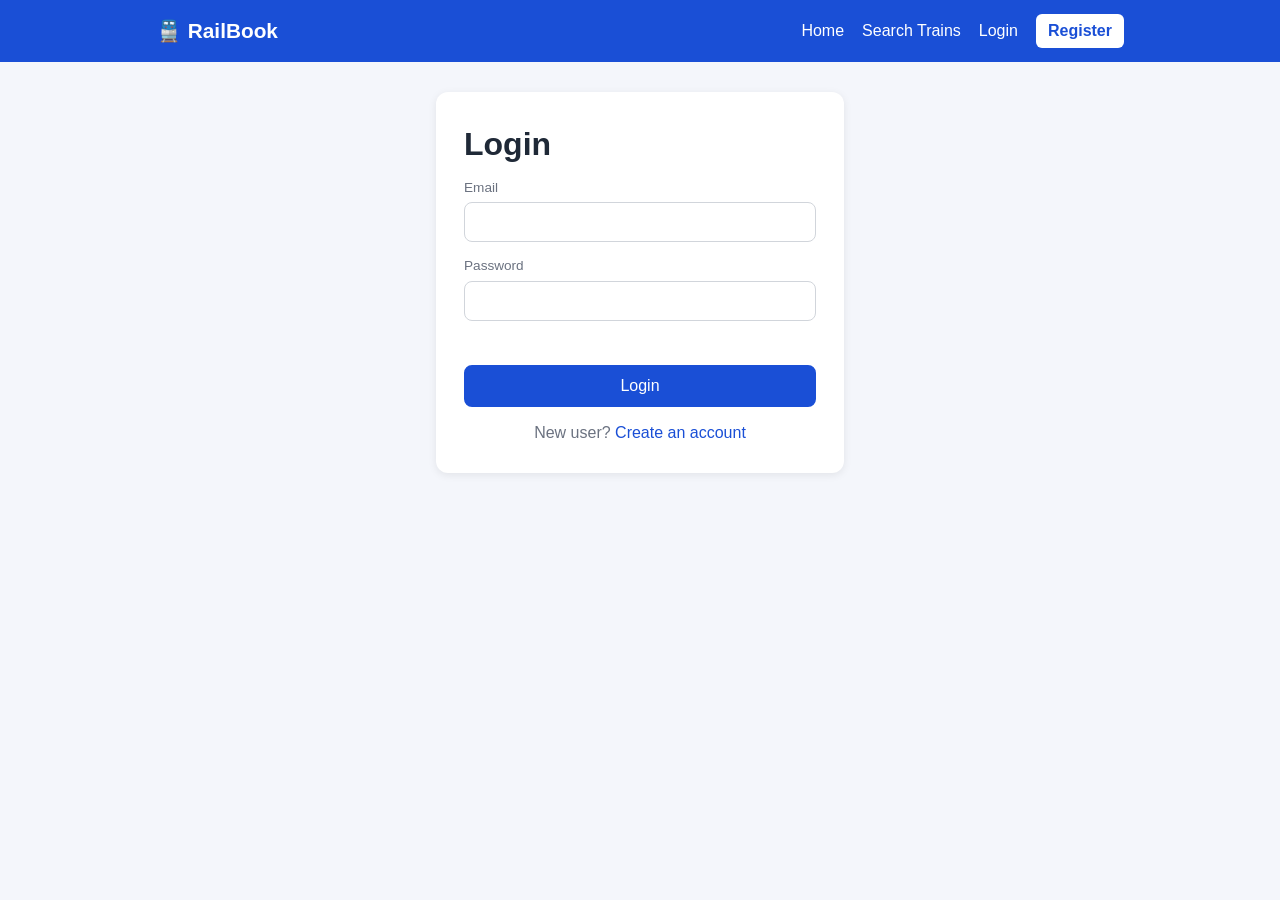
==== railway reservation/railway-reservation/frontend/ticket.html @ a77778ea "Add files via upload" ====
<!DOCTYPE html>
<html lang="en">
<head>
  <meta charset="UTF-8">
  <meta name="viewport" content="width=device-width, initial-scale=1.0">
  <title>E-Ticket - RailBook</title>
  <link rel="stylesheet" href="css/style.css">
</head>
<body>
  <nav id="navbar"></nav>

  <main class="container">
    <div id="ticket"></div>
    <div class="actions">
      <button class="btn" onclick="window.print()">Print ticket</button>
      <a class="btn btn-outline" href="mybookings.html">My Bookings</a>
    </div>
  </main>

  <script src="js/common.js"></script>
  <script>
    if (requireLogin()) {
      const pnr = new URLSearchParams(location.search).get("pnr");
      const b = getBookings().find(x => x.pnr === pnr && x.userEmail === getCurrentUser().email);
      const box = document.getElementById("ticket");

      if (!b) {
        box.innerHTML = '<p class="notice error">Ticket not found.</p>';
      } else {
        box.innerHTML = `
          <div class="card ticket">
            <div class="ticket-top">
              <h2>🚆 E-Ticket</h2>
              <span class="badge ${b.status === "ACTIVE" ? "ok" : "danger"}">${b.status}</span>
            </div>
            <p class="pnr">PNR: <strong>${b.pnr}</strong></p>
            <h3>${b.trainName} <small>#${b.trainNo}</small></h3>
            <div class="route">
              <div><strong>${b.dep}</strong><br>${b.from}</div>
              <div class="dur">${fmtDate(b.date)} &nbsp;|&nbsp; ${CLASSES[b.cls].name}</div>
              <div><strong>${b.arr}</strong><br>${b.to}</div>
            </div>
            <table>
              <tr><th>#</th><th>Name</th><th>Age</th><th>Gender</th><th>Status</th><th>Seat</th></tr>
              ${b.passengers.map((p, i) => `
                <tr>
                  <td>${i + 1}</td><td>${esc(p.name)}</td><td>${p.age}</td><td>${p.gender}</td>
                  <td>${b.status === "CANCELLED" ? "CANCELLED" : p.status}</td>
                  <td><strong>${seatText(b, p)}</strong></td>
                </tr>`).join("")}
            </table>
            <p>Total fare: <strong>${money(b.totalFare)}</strong></p>
            <p><small>Booked on ${new Date(b.bookedOn).toLocaleString("en-IN")}. This is a simulation and not a valid travel document.</small></p>
          </div>`;
      }
    }
  </script>
</body>
</html>
---- railway reservation/railway-reservation/frontend/css/style.css ----
:root {
  --primary: #1a4fd6; --primary-dark: #123a9e; --bg: #f4f6fb; --text: #1f2937;
  --muted: #6b7280; --border: #d1d5db; --danger: #dc2626;
}
* { box-sizing: border-box; margin: 0; padding: 0; }
body { font-family: "Segoe UI", Arial, sans-serif; background: var(--bg); color: var(--text); line-height: 1.5; }
a { color: var(--primary); text-decoration: none; }
h1, h2, h3 { margin-bottom: 10px; }
small, .muted { color: var(--muted); }
hr { margin: 16px 0; border: none; border-top: 1px solid var(--border); }
.container { max-width: 900px; margin: 30px auto; padding: 0 16px; }
.narrow { max-width: 440px; }
.center { text-align: center; margin-top: 14px; }

/* Navbar */
#navbar { background: var(--primary); }
.nav-inner { max-width: 1000px; margin: auto; padding: 14px 16px; display: flex; justify-content: space-between; align-items: center; flex-wrap: wrap; gap: 10px; }
.brand { color: #fff; font-size: 1.3rem; font-weight: 700; }
.nav-links { display: flex; align-items: center; gap: 18px; flex-wrap: wrap; }
.nav-links a, .nav-user { color: #fff; }
.nav-links a:hover { text-decoration: underline; }
.nav-links .btn-small { background: #fff; color: var(--primary); padding: 5px 12px; border-radius: 6px; font-weight: 600; }

/* Hero (home page) */
.hero { background: linear-gradient(135deg, #1a4fd6, #0ea5e9); color: #fff; text-align: center; padding: 60px 16px; }
.hero h1 { font-size: 2.2rem; }
.hero p { margin-bottom: 26px; opacity: .9; }
.hero .search-card { max-width: 900px; margin: auto; text-align: left; }

/* Cards & forms */
.card { background: #fff; border-radius: 12px; padding: 20px; margin-bottom: 16px; box-shadow: 0 2px 8px rgba(0,0,0,.08); color: var(--text); }
.form-card { padding: 28px; }
.search-card { display: grid; grid-template-columns: repeat(auto-fit, minmax(170px, 1fr)); gap: 14px; align-items: end; }
.field { margin-bottom: 14px; }
.search-card .field { margin-bottom: 0; }
label { display: block; font-size: .85rem; color: var(--muted); margin-bottom: 4px; }
input, select { width: 100%; padding: 10px; border: 1px solid var(--border); border-radius: 8px; font-size: 1rem; }
input:focus, select:focus { outline: 2px solid var(--primary); border-color: transparent; }
.error-text { color: var(--danger); min-height: 22px; margin-bottom: 8px; }

/* Buttons */
.btn { display: inline-block; background: var(--primary); color: #fff; border: 2px solid var(--primary); padding: 10px 20px; border-radius: 8px; font-size: 1rem; cursor: pointer; text-align: center; }
.btn:hover { background: var(--primary-dark); }
.btn-outline { background: transparent; color: var(--primary); }
.btn-outline:hover { background: #e8eefc; }
.btn-danger { background: var(--danger); border-color: var(--danger); }
.btn-danger:hover { background: #b91c1c; }
.btn.full { width: 100%; }
.link-btn { background: none; border: none; color: var(--danger); cursor: pointer; }
.actions { display: flex; gap: 10px; margin-top: 12px; flex-wrap: wrap; }

/* Badges & notices */
.badge { display: inline-block; padding: 2px 10px; border-radius: 999px; font-size: .8rem; font-weight: 600; }
.badge.ok { background: #dcfce7; color: #166534; }
.badge.warn { background: #fef3c7; color: #92400e; }
.badge.danger { background: #fee2e2; color: #991b1b; }
.notice { background: #e0e7ff; padding: 12px 16px; border-radius: 8px; margin-bottom: 14px; }
.notice.error { background: #fee2e2; }
.notice.ok { background: #dcfce7; }

/* Search results */
.route { display: flex; justify-content: space-between; align-items: center; margin: 12px 0; }
.route > div:last-child { text-align: right; }
.dur { color: var(--muted); }
.classes { display: grid; grid-template-columns: repeat(auto-fit, minmax(150px, 1fr)); gap: 12px; }
.class-box { display: flex; flex-direction: column; gap: 4px; border: 1px solid var(--border); border-radius: 10px; padding: 12px; color: var(--text); }
.class-box:hover { border-color: var(--primary); background: #f0f5ff; }
.fare { font-size: 1.2rem; font-weight: 700; color: var(--primary); }

/* Booking page */
.passenger-row { border: 1px dashed var(--border); border-radius: 10px; padding: 14px; margin-bottom: 14px; }
.grid { display: grid; grid-template-columns: 2fr 1fr 1fr; gap: 12px; }
.total { font-size: 1.2rem; margin-bottom: 8px; }

/* My bookings & ticket */
.booking-head { display: flex; justify-content: space-between; margin-bottom: 8px; }
.pax { margin: 8px 0 8px 20px; }
.ticket { border-left: 6px solid var(--primary); }
.ticket-top { display: flex; justify-content: space-between; align-items: center; }
.pnr { font-size: 1.2rem; margin-bottom: 6px; }
table { width: 100%; border-collapse: collapse; margin: 12px 0; }
th, td { text-align: left; padding: 8px; border-bottom: 1px solid #e5e7eb; }
th { background: #f3f4f6; }

/* Home page extras */
.features { display: grid; grid-template-columns: repeat(auto-fit, minmax(220px, 1fr)); gap: 16px; }
footer { text-align: center; color: var(--muted); padding: 24px; }

@media (max-width: 600px) { .grid { grid-template-columns: 1fr; } }
@media print { #navbar, .actions, footer { display: none; } body { background: #fff; } }
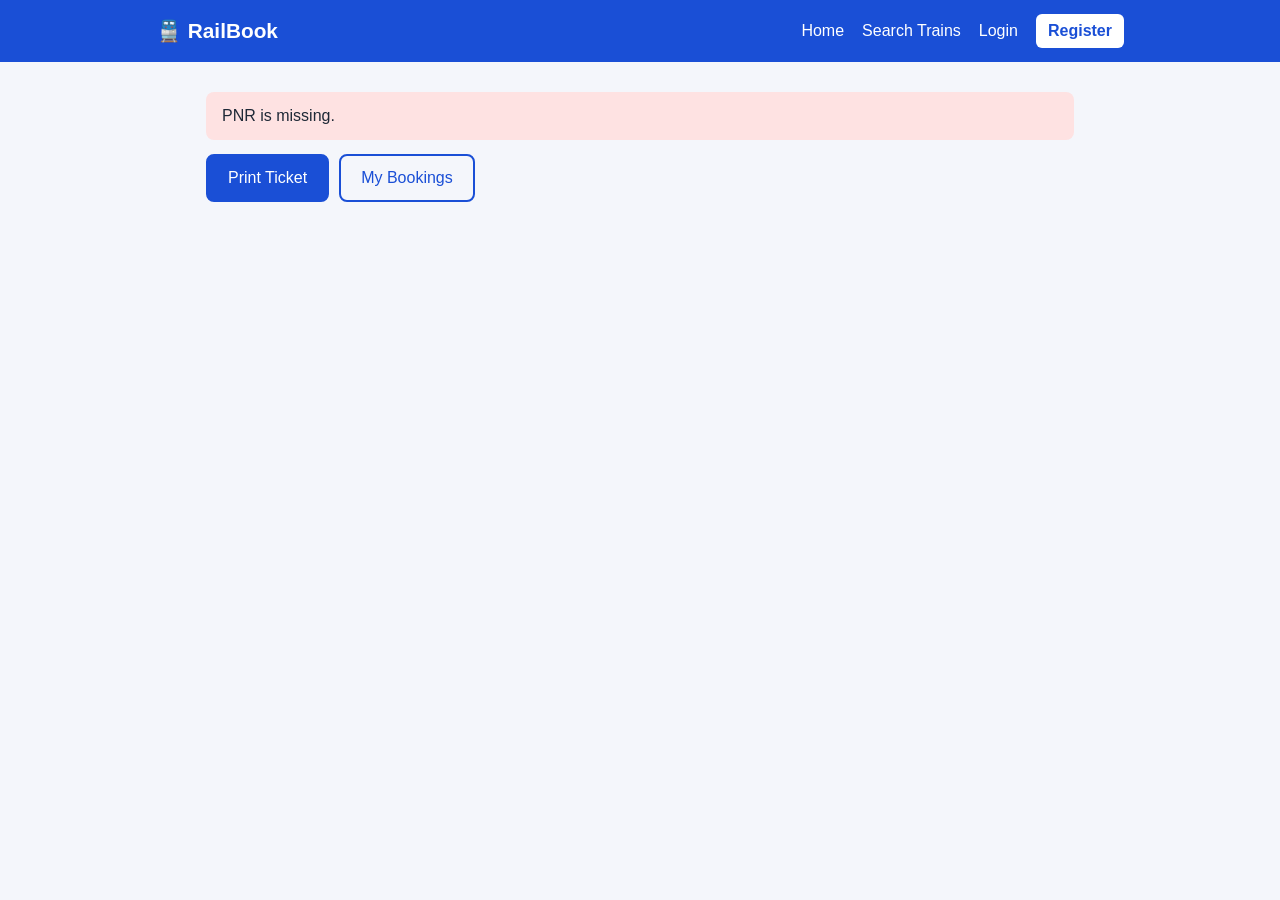
==== commit 6ecab704: "Complete railway reservation backend integration" ====
--- a/railway reservation/railway-reservation/frontend/ticket.html
+++ b/railway reservation/railway-reservation/frontend/ticket.html
@@ -3,57 +3,462 @@
 <head>
   <meta charset="UTF-8">
   <meta name="viewport" content="width=device-width, initial-scale=1.0">
+
   <title>E-Ticket - RailBook</title>
+
   <link rel="stylesheet" href="css/style.css">
 </head>
+
 <body>
+
   <nav id="navbar"></nav>
 
   <main class="container">
-    <div id="ticket"></div>
+
+    <div id="ticket">
+      <p class="notice">Loading ticket...</p>
+    </div>
+
     <div class="actions">
-      <button class="btn" onclick="window.print()">Print ticket</button>
-      <a class="btn btn-outline" href="mybookings.html">My Bookings</a>
+
+      <button
+        class="btn"
+        onclick="window.print()">
+        Print Ticket
+      </button>
+
+      <a
+        class="btn btn-outline"
+        href="mybookings.html">
+        My Bookings
+      </a>
+
     </div>
+
   </main>
 
+
   <script src="js/common.js"></script>
+
   <script>
-    if (requireLogin()) {
-      const pnr = new URLSearchParams(location.search).get("pnr");
-      const b = getBookings().find(x => x.pnr === pnr && x.userEmail === getCurrentUser().email);
-      const box = document.getElementById("ticket");
-
-      if (!b) {
-        box.innerHTML = '<p class="notice error">Ticket not found.</p>';
-      } else {
-        box.innerHTML = `
-          <div class="card ticket">
-            <div class="ticket-top">
-              <h2>🚆 E-Ticket</h2>
-              <span class="badge ${b.status === "ACTIVE" ? "ok" : "danger"}">${b.status}</span>
+
+    const API_BASE =
+      "http://localhost:8080/railway-reservation";
+
+
+    async function loadTicket() {
+
+      const box =
+        document.getElementById("ticket");
+
+
+      /*
+       * Get PNR from URL
+       *
+       * Example:
+       * ticket.html?pnr=RB1791135578528
+       */
+      const pnr =
+        new URLSearchParams(
+          location.search
+        ).get("pnr");
+
+
+      if (!pnr) {
+
+        box.innerHTML =
+          '<p class="notice error">' +
+          'PNR is missing.' +
+          '</p>';
+
+        return;
+      }
+
+
+      /*
+       * Check whether user is logged in
+       */
+      const user =
+        getCurrentUser();
+
+
+      if (!user) {
+
+        requireLogin();
+
+        return;
+      }
+
+
+      try {
+
+        /*
+         * Ask Java backend for ticket details
+         */
+        const response =
+          await fetch(
+            API_BASE +
+            "/booking?pnr=" +
+            encodeURIComponent(pnr)
+          );
+
+
+        const data =
+          await response.json();
+
+
+        console.log(
+          "Ticket response:",
+          data
+        );
+
+
+        /*
+         * Backend error
+         */
+        if (!response.ok ||
+            !data.success) {
+
+          box.innerHTML =
+            `<p class="notice error">
+              ${data.message ||
+                "Ticket not found."}
+            </p>`;
+
+          return;
+        }
+
+
+        /*
+         * Security check:
+         * make sure this ticket belongs
+         * to the currently logged-in user.
+         */
+        if (
+          Number(data.userId) !==
+          Number(user.id)
+        ) {
+
+          box.innerHTML =
+            '<p class="notice error">' +
+            'You are not authorized to view this ticket.' +
+            '</p>';
+
+          return;
+        }
+
+
+        renderTicket(data);
+
+
+      } catch (error) {
+
+        console.error(
+          "Ticket loading error:",
+          error
+        );
+
+
+        box.innerHTML =
+          '<p class="notice error">' +
+          'Unable to connect to the booking server.' +
+          '</p>';
+      }
+    }
+
+
+    function renderTicket(ticket) {
+
+      const box =
+        document.getElementById("ticket");
+
+
+      const statusClass =
+        ticket.status === "CONFIRMED"
+          ? "ok"
+          : "danger";
+
+
+      const passengerRows =
+        ticket.passengers
+          .map(
+            (passenger, index) => `
+
+              <tr>
+
+                <td>
+                  ${index + 1}
+                </td>
+
+                <td>
+                  ${esc(passenger.name)}
+                </td>
+
+                <td>
+                  ${passenger.age}
+                </td>
+
+                <td>
+                  ${esc(passenger.gender)}
+                </td>
+
+                <td>
+                  ${esc(passenger.status)}
+                </td>
+
+                <td>
+                  <strong>
+                    ${esc(passenger.seatNumber)}
+                  </strong>
+                </td>
+
+              </tr>
+
+            `
+          )
+          .join("");
+
+
+      box.innerHTML = `
+
+        <div class="card ticket">
+
+          <div class="ticket-top">
+
+            <h2>
+              🚆 E-Ticket
+            </h2>
+
+            <span class="badge ${statusClass}">
+              ${esc(ticket.status)}
+            </span>
+
+          </div>
+
+
+          <p class="pnr">
+            PNR:
+            <strong>
+              ${esc(ticket.pnr)}
+            </strong>
+          </p>
+
+
+          <h3>
+            ${esc(ticket.trainName)}
+
+            <small>
+              #${esc(ticket.trainNumber)}
+            </small>
+          </h3>
+
+
+          <div class="route">
+
+            <div>
+
+              <strong>
+                ${formatTime(ticket.departure)}
+              </strong>
+
+              <br>
+
+              ${esc(ticket.from)}
+
             </div>
-            <p class="pnr">PNR: <strong>${b.pnr}</strong></p>
-            <h3>${b.trainName} <small>#${b.trainNo}</small></h3>
-            <div class="route">
-              <div><strong>${b.dep}</strong><br>${b.from}</div>
-              <div class="dur">${fmtDate(b.date)} &nbsp;|&nbsp; ${CLASSES[b.cls].name}</div>
-              <div><strong>${b.arr}</strong><br>${b.to}</div>
+
+
+            <div class="dur">
+
+              ${fmtDate(ticket.journeyDate)}
+
+              &nbsp;|&nbsp;
+
+              ${esc(ticket.className)}
+
+              (${esc(ticket.classCode)})
+
             </div>
-            <table>
-              <tr><th>#</th><th>Name</th><th>Age</th><th>Gender</th><th>Status</th><th>Seat</th></tr>
-              ${b.passengers.map((p, i) => `
-                <tr>
-                  <td>${i + 1}</td><td>${esc(p.name)}</td><td>${p.age}</td><td>${p.gender}</td>
-                  <td>${b.status === "CANCELLED" ? "CANCELLED" : p.status}</td>
-                  <td><strong>${seatText(b, p)}</strong></td>
-                </tr>`).join("")}
-            </table>
-            <p>Total fare: <strong>${money(b.totalFare)}</strong></p>
-            <p><small>Booked on ${new Date(b.bookedOn).toLocaleString("en-IN")}. This is a simulation and not a valid travel document.</small></p>
-          </div>`;
-      }
+
+
+            <div>
+
+              <strong>
+                ${formatTime(ticket.arrival)}
+              </strong>
+
+              <br>
+
+              ${esc(ticket.to)}
+
+            </div>
+
+          </div>
+
+
+          <hr>
+
+
+          <h3>
+            Passenger Details
+          </h3>
+
+
+          <table>
+
+            <thead>
+
+              <tr>
+
+                <th>#</th>
+
+                <th>Name</th>
+
+                <th>Age</th>
+
+                <th>Gender</th>
+
+                <th>Status</th>
+
+                <th>Seat</th>
+
+              </tr>
+
+            </thead>
+
+
+            <tbody>
+
+              ${passengerRows}
+
+            </tbody>
+
+          </table>
+
+
+          <p>
+
+            Total fare:
+
+            <strong>
+              ${money(ticket.totalFare)}
+            </strong>
+
+          </p>
+
+
+          <p>
+
+            Booking date:
+
+            <strong>
+              ${formatBookingDate(
+                ticket.bookingDate
+              )}
+            </strong>
+
+          </p>
+
+
+          <p>
+
+            <small>
+              This is a simulation and not
+              a valid travel document.
+            </small>
+
+          </p>
+
+        </div>
+
+      `;
     }
+
+
+    function formatTime(time) {
+
+      if (!time) {
+        return "";
+      }
+
+
+      return time.substring(
+        0,
+        5
+      );
+    }
+
+
+    function formatBookingDate(value) {
+
+      if (!value) {
+        return "";
+      }
+
+
+      const date =
+        new Date(
+          value.replace(" ", "T")
+        );
+
+
+      if (Number.isNaN(
+        date.getTime()
+      )) {
+
+        return value;
+      }
+
+
+      return date.toLocaleString(
+        "en-IN"
+      );
+    }
+
+
+    /*
+     * Escape HTML so database values
+     * are safely displayed.
+     */
+    function esc(value) {
+
+      if (value === null ||
+          value === undefined) {
+
+        return "";
+      }
+
+
+      return String(value)
+        .replace(
+          /&/g,
+          "&amp;"
+        )
+        .replace(
+          /</g,
+          "&lt;"
+        )
+        .replace(
+          />/g,
+          "&gt;"
+        )
+        .replace(
+          /"/g,
+          "&quot;"
+        )
+        .replace(
+          /'/g,
+          "&#039;"
+        );
+    }
+
+
+    /*
+     * Load ticket when page opens.
+     */
+    loadTicket();
+
   </script>
+
 </body>
 </html>
